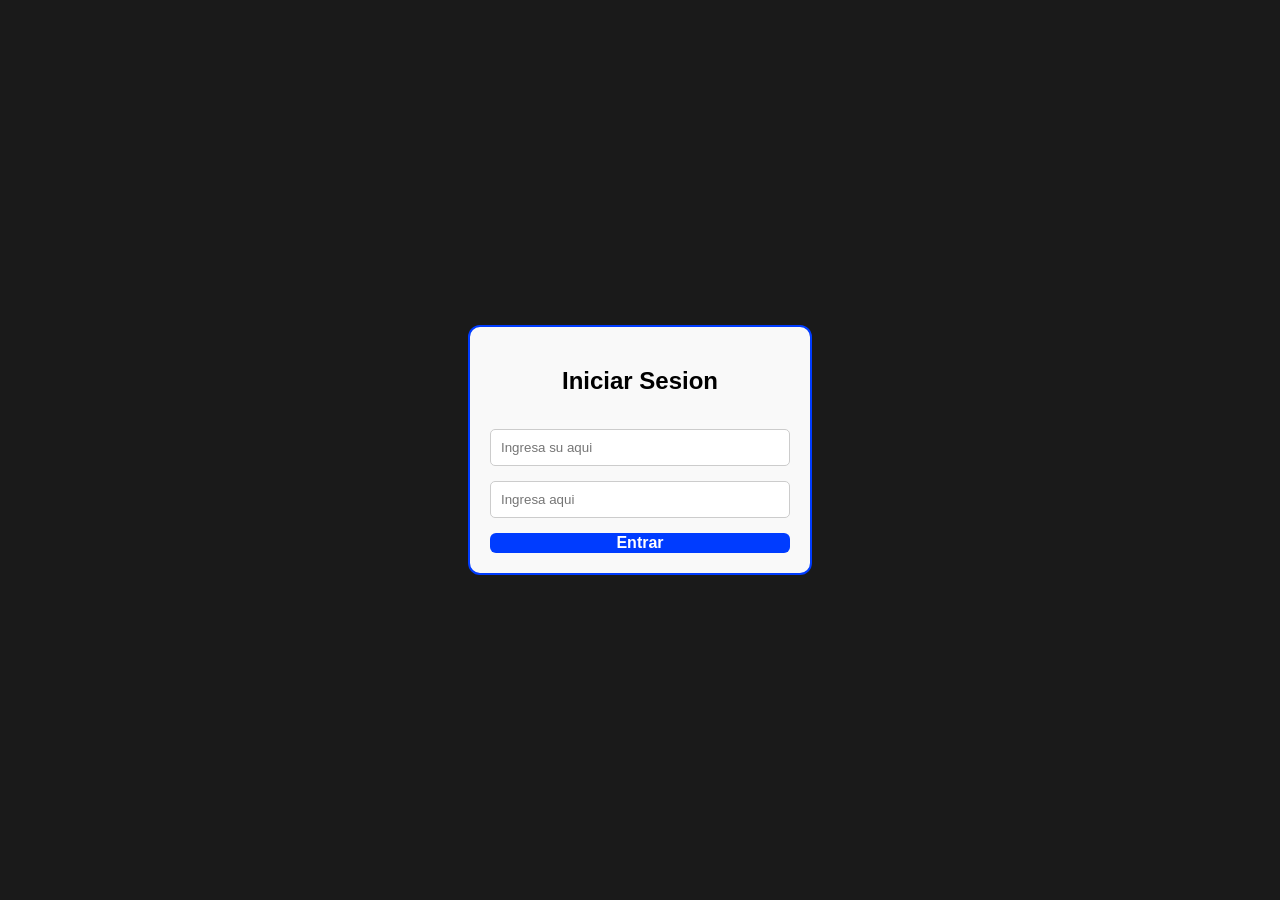
==== index.html @ 5ae81dff "Initial commit" ====
<!DOCTYPE html>
<html lang="es">
<head>
    <meta charset="UTF-8">
    <title>Login</title>
    <link rel="stylesheet" href="estilos.css">
</head>
<body>
    <div class="caja">
        <h2>Iniciar Sesion</h2>
        <input type="text" placeholder="Ingresa su aqui">       
        <input type="password" placeholder="Ingresa aqui">
        <button type="submit">Entrar</button>
    </div>    
</body>
</html>
---- estilos.css ----
body{
    margin: 0;   
    padding: 0;
    display: flex;
    justify-content: center;
    align-items: center;
    height: 100vh;
    background-color: #1a1a1a; /* Fondo oscuro */
    
}
.caja{
    border: 2px solid #003cff;
    border-radius: 10px;
    background-color: #f9f9f9;
    border-radius: 12px; 

    width: 300px;
    padding: 20px;
    margin: 20px auto;

    display: flex;
    flex-direction: column;
    gap: 15px;
}

.caja input{
    padding: 10px;
    border: 1px solid #ccc;
    border-radius: 5px;
}

.caja h2{
    text-align: center;
    font-family: Arial, Helvetica, sans-serif;
}

.caja button{
    background-color: #003cff;
    color: white;
    border-radius: 6px;
    border: none;
    font-size: 16px;
    font-weight: bold;
    
    
}
.caja button:hover{
    background-color: black;
}
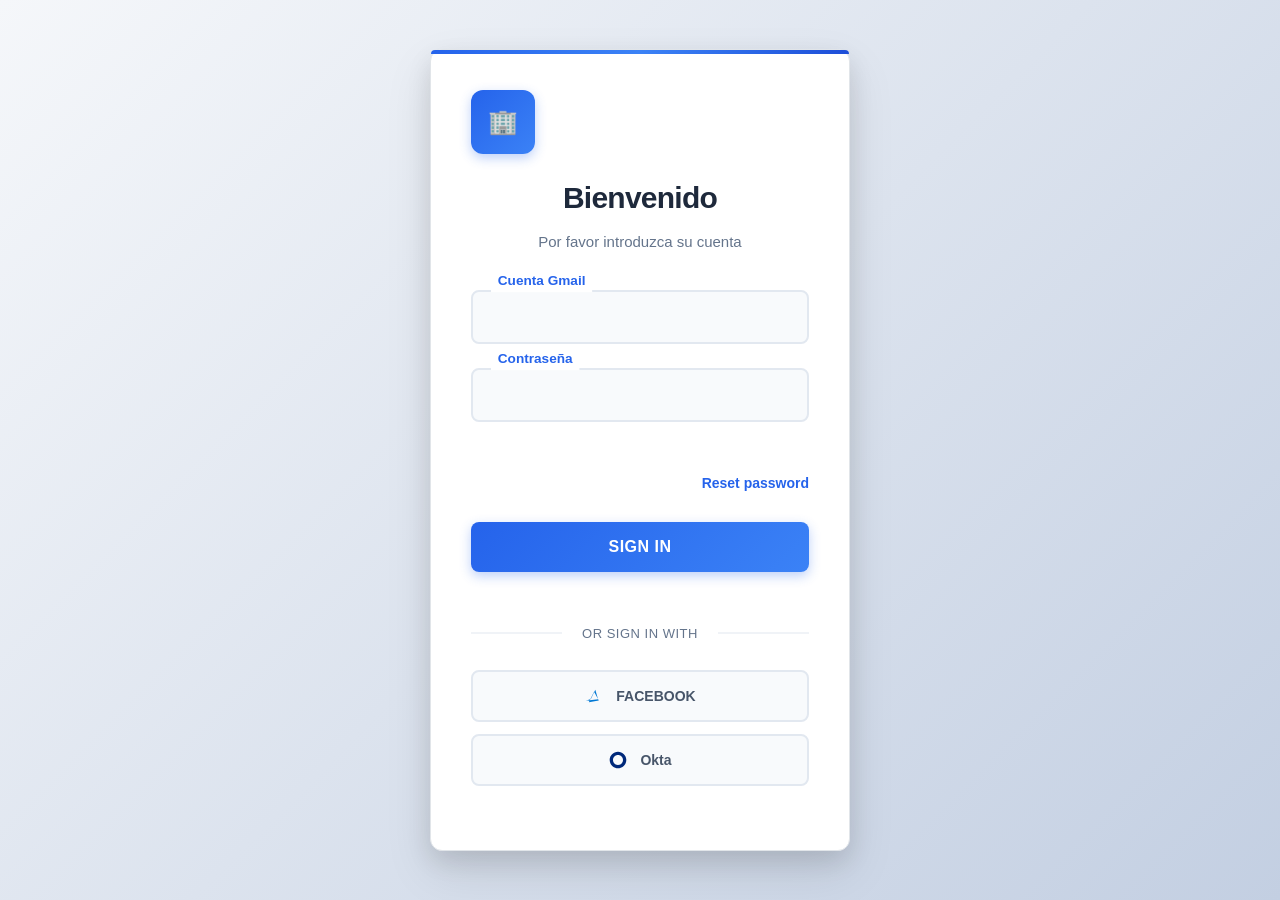
==== commit 2207faf5: "Redesign login page and overhaul styles Replace simple .caja layout with a complete, responsive corp" ====
--- a/index.html
+++ b/index.html
@@ -1,16 +1,73 @@
 <!DOCTYPE html>
-<html lang="es">
+<html lang="en">
 <head>
     <meta charset="UTF-8">
-    <title>Login</title>
+    <meta name="viewport" content="width=device-width, initial-scale=1.0">
+    <title>Corporate Login Form</title>
+    <link rel="icon" type="image/svg+xml" href="data:image/svg+xml,<svg xmlns='http://www.w3.org/2000/svg' viewBox='0 0 100 100'><circle cx='50' cy='50' r='48' fill='%236366f1'/><text x='50' y='68' font-size='60' text-anchor='middle' fill='white' font-family='system-ui,sans-serif'>L</text></svg>">
     <link rel="stylesheet" href="estilos.css">
 </head>
 <body>
-    <div class="caja">
-        <h2>Iniciar Sesion</h2>
-        <input type="text" placeholder="Ingresa su aqui">       
-        <input type="password" placeholder="Ingresa aqui">
-        <button type="submit">Entrar</button>
-    </div>    
+    <div class="login-container">
+        <div class="login-card">
+            <div class="login-header">
+                <div class="company-logo">
+                    <div class="logo-icon">🏢</div>
+                </div>
+                <h2>Bienvenido</h2>
+                <p>Por favor introduzca su cuenta</p>
+            </div>
+            
+            <form class="login-form" id="loginForm" >
+                <div class="form-group">
+                    <div class="input-wrapper">
+                        <input type="email" id="email" name="email">
+                        <label for="email">Cuenta Gmail</label>
+                        <span class="input-border"></span>
+                    </div>
+                </div>
+
+                <div class="form-group">
+                    <div class="input-wrapper password-wrapper">
+                        <input type="password" id="password" name="password" >
+                        <label for="password">Contraseña</label>
+                        <button type="button" class="password-toggle" id="passwordToggle" aria-label="Toggle password visibility">
+                            
+                        </button>
+                        <span class="input-border"></span>
+                    </div>
+                    <span class="error-message" id="passwordError"></span>
+                </div>
+
+                <div class="form-options">
+                    <div class="remember-wrapper">
+                    </div>
+                    <a href="#" class="forgot-password">Reset password</a>
+                </div>
+
+                <button type="submit" class="login-btn">
+                    <span class="btn-text">Sign In</span>
+                    <span class="btn-loader"></span>
+                </button>
+            </form>
+
+            <div class="divider">
+                <span>or sign in with</span>
+            </div>
+
+            <div class="sso-options">
+                <button type="button" class="sso-btn azure-btn">
+                    <span class="sso-icon azure-icon"></span>
+                    <span>FACEBOOK</span>
+                </button>
+                <button type="button" class="sso-btn okta-btn">
+                    <span class="sso-icon okta-icon"></span>
+                    <span>Okta</span>
+                </button>
+            </div>
+        </div>
+    </div>
+
+    
 </body>
 </html>
--- a/estilos.css
+++ b/estilos.css
@@ -1,50 +1,588 @@
-body{
-    margin: 0;   
+/* Corporate Login Form - Complete & Self-Contained */
+
+* {
+    margin: 0;
     padding: 0;
-    display: flex;
+    box-sizing: border-box;
+}
+
+body {
+    font-family: 'Segoe UI', Tahoma, Geneva, Verdana, sans-serif;
+    background: linear-gradient(135deg, #f5f7fa 0%, #c3cfe2 100%);
+    min-height: 100vh;
+    display: flex;
+    align-items: center;
     justify-content: center;
-    align-items: center;
-    height: 100vh;
-    background-color: #1a1a1a; /* Fondo oscuro */
-    
-}
-.caja{
-    border: 2px solid #003cff;
-    border-radius: 10px;
-    background-color: #f9f9f9;
-    border-radius: 12px; 
-
-    width: 300px;
     padding: 20px;
-    margin: 20px auto;
-
+    line-height: 1.6;
+}
+
+.login-container {
+    width: 100%;
+    max-width: 420px;
+}
+
+.login-card {
+    background: #ffffff;
+    border: 1px solid #e1e5e9;
+    border-radius: 12px;
+    padding: 40px;
+    box-shadow: 
+        0 10px 25px rgba(0, 0, 0, 0.1),
+        0 20px 48px rgba(0, 0, 0, 0.1);
+    position: relative;
+    transition: all 0.3s ease;
+}
+
+.login-card::before {
+    content: '';
+    position: absolute;
+    top: 0;
+    left: 0;
+    right: 0;
+    height: 4px;
+    background: linear-gradient(90deg, #2563eb, #3b82f6, #1d4ed8);
+    border-radius: 12px 12px 0 0;
+}
+
+.login-card:hover {
+    box-shadow: 
+        0 15px 35px rgba(0, 0, 0, 0.15),
+        0 25px 60px rgba(0, 0, 0, 0.1);
+    transform: translateY(-2px);
+}
+
+.login-header {
+    text-align: center;
+    margin-bottom: 36px;
+}
+
+.company-logo {
+    margin-bottom: 20px;
+}
+
+.logo-icon {
+    display: inline-block;
+    width: 64px;
+    height: 64px;
+    background: linear-gradient(135deg, #2563eb, #3b82f6);
+    border-radius: 12px;
+    display: flex;
+    align-items: center;
+    justify-content: center;
+    font-size: 24px;
+    color: white;
+    box-shadow: 0 4px 12px rgba(37, 99, 235, 0.3);
+}
+
+.login-header h2 {
+    color: #1e293b;
+    font-size: 1.875rem;
+    font-weight: 600;
+    margin-bottom: 8px;
+    letter-spacing: -0.025em;
+}
+
+.login-header p {
+    color: #64748b;
+    font-size: 15px;
+    font-weight: 400;
+}
+
+/* Form Group & Input Styles */
+.form-group {
+    margin-bottom: 24px;
+    position: relative;
+}
+
+.input-wrapper {
+    position: relative;
     display: flex;
     flex-direction: column;
-    gap: 15px;
-}
-
-.caja input{
-    padding: 10px;
-    border: 1px solid #ccc;
-    border-radius: 5px;
-}
-
-.caja h2{
+}
+
+.input-wrapper input {
+    background: #f8fafc;
+    border: 2px solid #e2e8f0;
+    border-radius: 8px;
+    padding: 16px 16px;
+    color: #1e293b;
+    font-size: 16px;
+    font-weight: 400;
+    transition: all 0.3s ease;
+    width: 100%;
+    outline: none;
+}
+
+.input-wrapper input:focus {
+    background: #ffffff;
+    border-color: #2563eb;
+    box-shadow: 0 0 0 3px rgba(37, 99, 235, 0.1);
+}
+
+.input-wrapper input:focus + label,
+.input-wrapper input:valid + label {
+    transform: translateY(-36px) translateX(4px) scale(0.85);
+    color: #2563eb;
+    font-weight: 600;
+    background: #ffffff;
+    padding: 0 8px;
+}
+
+.input-wrapper label {
+    position: absolute;
+    left: 16px;
+    top: 16px;
+    color: #64748b;
+    font-size: 16px;
+    font-weight: 500;
+    transition: all 0.3s ease;
+    pointer-events: none;
+    transform-origin: left top;
+}
+
+.input-border {
+    position: absolute;
+    bottom: 0;
+    left: 50%;
+    width: 0;
+    height: 2px;
+    background: linear-gradient(90deg, #2563eb, #3b82f6);
+    transition: all 0.3s ease;
+    transform: translateX(-50%);
+    border-radius: 2px;
+}
+
+.input-wrapper input:focus ~ .input-border {
+    width: 100%;
+}
+
+/* Password Toggle */
+.password-wrapper input {
+    padding-right: 50px;
+}
+
+.password-toggle {
+    position: absolute;
+    right: 16px;
+    top: 50%;
+    transform: translateY(-50%);
+    background: none;
+    border: none;
+    cursor: pointer;
+    padding: 8px;
+    color: #64748b;
+    transition: all 0.3s ease;
+    border-radius: 6px;
+    z-index: 2;
+}
+
+.password-toggle:hover {
+    color: #2563eb;
+    background: rgba(37, 99, 235, 0.1);
+}
+
+.toggle-icon {
+    display: block;
+    width: 18px;
+    height: 18px;
+    background-image: url("data:image/svg+xml,%3csvg xmlns='http://www.w3.org/2000/svg' fill='none' viewBox='0 0 24 24' stroke='%2364748b' stroke-width='1.5'%3e%3cpath stroke-linecap='round' stroke-linejoin='round' d='M15 12a3 3 0 11-6 0 3 3 0 016 0z'/%3e%3cpath stroke-linecap='round' stroke-linejoin='round' d='M2.458 12C3.732 7.943 7.523 5 12 5c4.478 0 8.268 2.943 9.542 7-1.274 4.057-5.064 7-9.542 7-4.477 0-8.268-2.943-9.542-7z'/%3e%3c/svg%3e");
+    background-size: contain;
+    background-repeat: no-repeat;
+    background-position: center;
+    transition: background-image 0.3s ease;
+}
+
+.password-toggle:hover .toggle-icon {
+    background-image: url("data:image/svg+xml,%3csvg xmlns='http://www.w3.org/2000/svg' fill='none' viewBox='0 0 24 24' stroke='%232563eb' stroke-width='1.5'%3e%3cpath stroke-linecap='round' stroke-linejoin='round' d='M15 12a3 3 0 11-6 0 3 3 0 016 0z'/%3e%3cpath stroke-linecap='round' stroke-linejoin='round' d='M2.458 12C3.732 7.943 7.523 5 12 5c4.478 0 8.268 2.943 9.542 7-1.274 4.057-5.064 7-9.542 7-4.477 0-8.268-2.943-9.542-7z'/%3e%3c/svg%3e");
+}
+
+.toggle-icon.show-password {
+    background-image: url("data:image/svg+xml,%3csvg xmlns='http://www.w3.org/2000/svg' fill='none' viewBox='0 0 24 24' stroke='%2364748b' stroke-width='1.5'%3e%3cpath stroke-linecap='round' stroke-linejoin='round' d='M3.98 8.223A10.477 10.477 0 001.934 12C3.226 16.338 7.244 19.5 12 19.5c.993 0 1.953-.138 2.863-.395M6.228 6.228A10.45 10.45 0 0112 4.5c4.756 0 8.773 3.162 10.065 7.498a10.523 10.523 0 01-4.293 5.774M6.228 6.228L3 3m3.228 3.228l3.65 3.65m7.894 7.894L21 21m-3.228-3.228l-3.65-3.65m0 0a3 3 0 11-4.243-4.243m4.242 4.242L9.88 9.88'/%3e%3c/svg%3e");
+}
+
+/* Form Options */
+.form-options {
+    display: flex;
+    justify-content: space-between;
+    align-items: center;
+    margin-bottom: 28px;
+    flex-wrap: wrap;
+    gap: 16px;
+}
+
+.remember-wrapper {
+    display: flex;
+    align-items: center;
+    gap: 10px;
+    cursor: pointer;
+}
+
+.remember-wrapper input[type="checkbox"] {
+    display: none;
+}
+
+.checkbox-custom {
+    width: 18px;
+    height: 18px;
+    border: 2px solid #cbd5e1;
+    border-radius: 4px;
+    display: flex;
+    align-items: center;
+    justify-content: center;
+    transition: all 0.3s ease;
+    flex-shrink: 0;
+    background: #ffffff;
+}
+
+.remember-wrapper input[type="checkbox"]:checked + .checkbox-label .checkbox-custom {
+    background: #2563eb;
+    border-color: #2563eb;
+    transform: scale(1.05);
+}
+
+.remember-wrapper input[type="checkbox"]:checked + .checkbox-label .checkbox-custom::after {
+    content: '✓';
+    color: white;
+    font-size: 12px;
+    font-weight: bold;
+}
+
+.checkbox-label {
+    color: #475569;
+    font-size: 14px;
+    font-weight: 500;
+    cursor: pointer;
+    user-select: none;
+    display: flex;
+    align-items: center;
+    gap: 10px;
+    transition: color 0.3s ease;
+}
+
+.remember-wrapper:hover .checkbox-label {
+    color: #2563eb;
+}
+
+.forgot-password {
+    color: #2563eb;
+    text-decoration: none;
+    font-size: 14px;
+    font-weight: 600;
+    transition: all 0.3s ease;
+    position: relative;
+}
+
+.forgot-password::after {
+    content: '';
+    position: absolute;
+    bottom: -2px;
+    left: 0;
+    width: 0;
+    height: 2px;
+    background: #2563eb;
+    transition: width 0.3s ease;
+}
+
+.forgot-password:hover::after {
+    width: 100%;
+}
+
+.forgot-password:hover {
+    color: #1d4ed8;
+}
+
+/* Login Button */
+.login-btn {
+    width: 100%;
+    background: linear-gradient(135deg, #2563eb 0%, #3b82f6 100%);
+    border: none;
+    border-radius: 8px;
+    padding: 16px 24px;
+    color: white;
+    font-size: 16px;
+    font-weight: 600;
+    cursor: pointer;
+    transition: all 0.3s ease;
+    position: relative;
+    margin-bottom: 24px;
+    text-transform: uppercase;
+    letter-spacing: 0.5px;
+    box-shadow: 0 4px 12px rgba(37, 99, 235, 0.3);
+}
+
+.login-btn:hover {
+    background: linear-gradient(135deg, #1d4ed8 0%, #2563eb 100%);
+    transform: translateY(-2px);
+    box-shadow: 0 8px 20px rgba(37, 99, 235, 0.4);
+}
+
+.login-btn:active {
+    transform: translateY(0);
+}
+
+/* Loading State */
+.login-btn.loading {
+    pointer-events: none;
+    background: #94a3b8;
+}
+
+.btn-text {
+    transition: opacity 0.3s ease;
+}
+
+.btn-loader {
+    position: absolute;
+    top: 50%;
+    left: 50%;
+    transform: translate(-50%, -50%);
+    width: 18px;
+    height: 18px;
+    border: 2px solid transparent;
+    border-top: 2px solid white;
+    border-radius: 50%;
+    opacity: 0;
+    animation: spin 1s linear infinite;
+    transition: opacity 0.3s ease;
+}
+
+.login-btn.loading .btn-text {
+    opacity: 0;
+}
+
+.login-btn.loading .btn-loader {
+    opacity: 1;
+}
+
+/* Divider */
+.divider {
     text-align: center;
-    font-family: Arial, Helvetica, sans-serif;
-}
-
-.caja button{
-    background-color: #003cff;
+    margin: 24px 0;
+    position: relative;
+}
+
+.divider::before {
+    content: '';
+    position: absolute;
+    top: 50%;
+    left: 0;
+    right: 0;
+    height: 1px;
+    background: #e2e8f0;
+    transform: translateY(-50%);
+}
+
+.divider span {
+    background: #ffffff;
+    color: #64748b;
+    padding: 0 20px;
+    font-size: 13px;
+    font-weight: 500;
+    text-transform: uppercase;
+    letter-spacing: 0.5px;
+    position: relative;
+    z-index: 1;
+}
+
+/* SSO Options */
+.sso-options {
+    display: flex;
+    flex-direction: column;
+    gap: 12px;
+    margin-bottom: 24px;
+}
+
+.sso-btn {
+    background: #f8fafc;
+    border: 2px solid #e2e8f0;
+    border-radius: 8px;
+    padding: 14px 20px;
+    color: #475569;
+    font-size: 14px;
+    font-weight: 600;
+    cursor: pointer;
+    transition: all 0.3s ease;
+    display: flex;
+    align-items: center;
+    justify-content: center;
+    gap: 12px;
+}
+
+.sso-btn:hover {
+    background: #ffffff;
+    border-color: #cbd5e1;
+    transform: translateY(-1px);
+    box-shadow: 0 4px 12px rgba(0, 0, 0, 0.1);
+}
+
+.sso-icon {
+    width: 20px;
+    height: 20px;
+    background-size: contain;
+    background-repeat: no-repeat;
+    background-position: center;
+}
+
+.azure-icon {
+    background-image: url("data:image/svg+xml,%3csvg xmlns='http://www.w3.org/2000/svg' viewBox='0 0 24 24'%3e%3cpath fill='%230078d4' d='M13.55 4.615L8.326 15.632 2.11 17.706l14.805-1.923L13.55 4.615zm4.234 12.83L5.813 19.389 12.095 6.85l5.689 10.595z'/%3e%3c/svg%3e");
+}
+
+.okta-icon {
+    background-image: url("data:image/svg+xml,%3csvg xmlns='http://www.w3.org/2000/svg' viewBox='0 0 24 24'%3e%3cpath fill='%2300297a' d='M12 2C6.477 2 2 6.477 2 12s4.477 10 10 10 10-4.477 10-10S17.523 2 12 2zm0 16c-3.314 0-6-2.686-6-6s2.686-6 6-6 6 2.686 6 6-2.686 6-6 6z'/%3e%3c/svg%3e");
+}
+
+/* Footer Links */
+.footer-links {
+    text-align: center;
+    padding-top: 20px;
+    border-top: 1px solid #e2e8f0;
+}
+
+.footer-link {
+    color: #64748b;
+    text-decoration: none;
+    font-size: 12px;
+    font-weight: 500;
+    transition: color 0.3s ease;
+}
+
+.footer-link:hover {
+    color: #2563eb;
+}
+
+.separator {
+    color: #cbd5e1;
+    margin: 0 8px;
+    font-size: 12px;
+}
+
+/* Error States */
+.error-message {
+    color: #dc2626;
+    font-size: 12px;
+    font-weight: 500;
+    margin-top: 6px;
+    margin-left: 4px;
+    opacity: 0;
+    transform: translateY(-10px);
+    transition: all 0.3s ease;
+    background: rgba(220, 38, 38, 0.05);
+    padding: 4px 8px;
+    border-radius: 4px;
+    border-left: 3px solid #dc2626;
+}
+
+.error-message.show {
+    opacity: 1;
+    transform: translateY(0);
+}
+
+.form-group.error .input-wrapper input {
+    border-color: #dc2626;
+    background: rgba(220, 38, 38, 0.05);
+    box-shadow: 0 0 0 3px rgba(220, 38, 38, 0.1);
+}
+
+/* Success Message */
+.success-message {
+    display: none;
+    text-align: center;
+    padding: 36px 20px;
+    opacity: 0;
+    transform: translateY(20px);
+    transition: all 0.5s ease;
+}
+
+.success-message.show {
+    display: block;
+    opacity: 1;
+    transform: translateY(0);
+}
+
+.success-icon {
+    width: 56px;
+    height: 56px;
+    background: linear-gradient(135deg, #059669, #10b981);
+    border-radius: 50%;
+    display: flex;
+    align-items: center;
+    justify-content: center;
+    font-size: 22px;
     color: white;
-    border-radius: 6px;
-    border: none;
-    font-size: 16px;
-    font-weight: bold;
-    
-    
-}
-.caja button:hover{
-    background-color: black;
-}
-
+    margin: 0 auto 20px;
+    box-shadow: 0 4px 12px rgba(5, 150, 105, 0.3);
+}
+
+.success-message h3 {
+    color: #1e293b;
+    font-size: 1.375rem;
+    font-weight: 600;
+    margin-bottom: 8px;
+}
+
+.success-message p {
+    color: #64748b;
+    font-size: 15px;
+}
+
+/* Animations */
+@keyframes spin {
+    0% { transform: translate(-50%, -50%) rotate(0deg); }
+    100% { transform: translate(-50%, -50%) rotate(360deg); }
+}
+
+/* Mobile Responsive */
+@media (max-width: 480px) {
+    body {
+        padding: 16px;
+    }
+    
+    .login-card {
+        padding: 28px;
+    }
+    
+    .login-header h2 {
+        font-size: 1.625rem;
+    }
+    
+    .company-logo {
+        margin-bottom: 16px;
+    }
+    
+    .logo-icon {
+        width: 56px;
+        height: 56px;
+        font-size: 20px;
+    }
+    
+    .form-options {
+        flex-direction: column;
+        align-items: flex-start;
+        gap: 16px;
+    }
+    
+    .sso-options {
+        gap: 10px;
+    }
+    
+    .footer-links {
+        font-size: 11px;
+    }
+}
+/* === Accessibility: keyboard focus indicators === */
+/* Restores visible focus rings for keyboard users without affecting mouse interaction. */
+:focus-visible {
+    outline: 2px solid currentColor;
+    outline-offset: 2px;
+    border-radius: 4px;
+}
+
+/* Reduced motion: respect user preference. Animations defined per form will tone down. */
+@media (prefers-reduced-motion: reduce) {
+    *, *::before, *::after {
+        animation-duration: 0.01ms !important;
+        animation-iteration-count: 1 !important;
+        transition-duration: 0.01ms !important;
+        scroll-behavior: auto !important;
+    }
+}
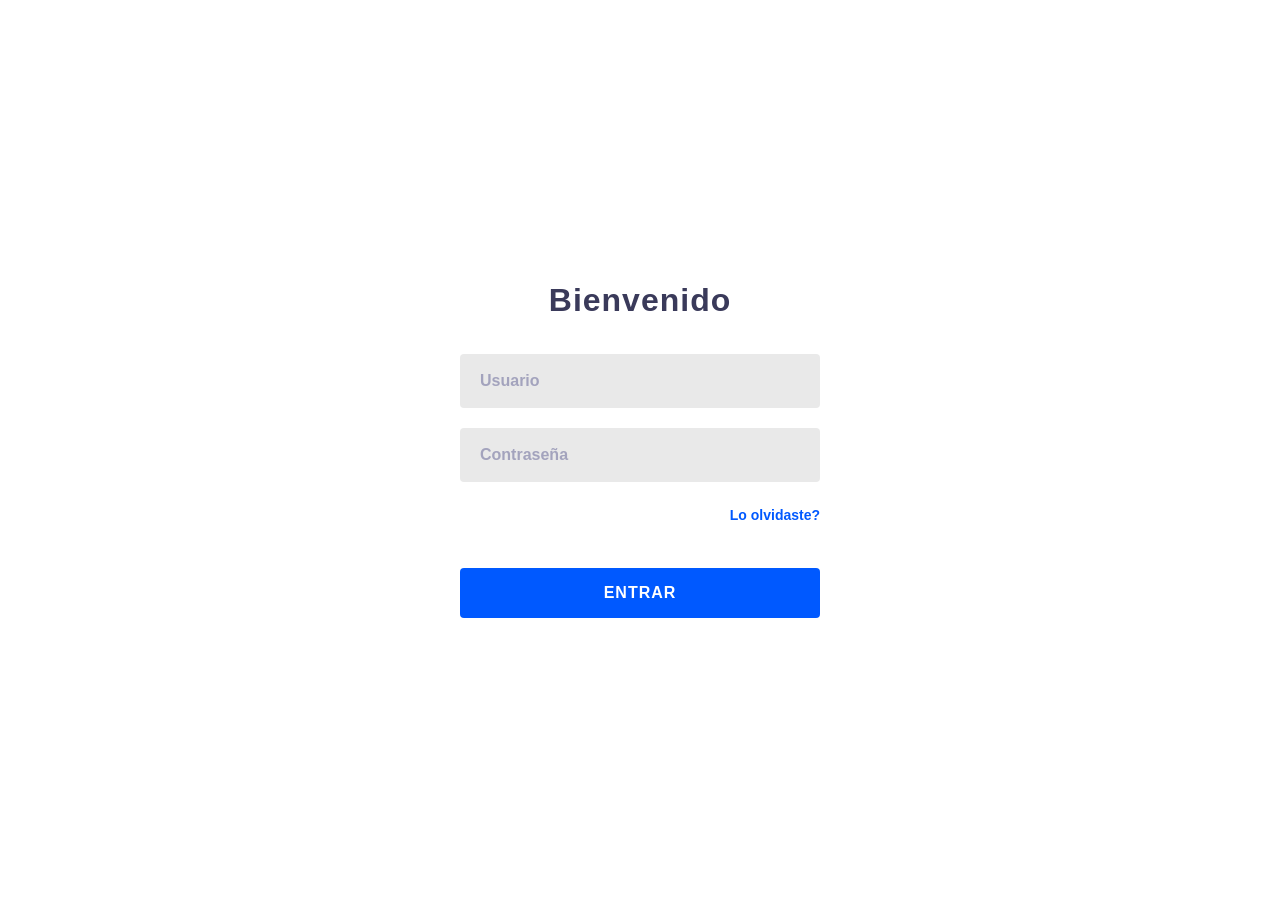
==== commit 32233bc6: "Simplify login UI and update styles Refactor HTML and CSS for a leaner login UI: introduce CSS varia" ====
--- a/index.html
+++ b/index.html
@@ -1,73 +1,35 @@
 <!DOCTYPE html>
-<html lang="en">
+<html lang="es">
 <head>
     <meta charset="UTF-8">
     <meta name="viewport" content="width=device-width, initial-scale=1.0">
-    <title>Corporate Login Form</title>
-    <link rel="icon" type="image/svg+xml" href="data:image/svg+xml,<svg xmlns='http://www.w3.org/2000/svg' viewBox='0 0 100 100'><circle cx='50' cy='50' r='48' fill='%236366f1'/><text x='50' y='68' font-size='60' text-anchor='middle' fill='white' font-family='system-ui,sans-serif'>L</text></svg>">
+    <title>Login Simple</title>
     <link rel="stylesheet" href="estilos.css">
 </head>
 <body>
-    <div class="login-container">
-        <div class="login-card">
-            <div class="login-header">
-                <div class="company-logo">
-                    <div class="logo-icon">🏢</div>
-                </div>
-                <h2>Bienvenido</h2>
-                <p>Por favor introduzca su cuenta</p>
-            </div>
-            
-            <form class="login-form" id="loginForm" >
-                <div class="form-group">
-                    <div class="input-wrapper">
-                        <input type="email" id="email" name="email">
-                        <label for="email">Cuenta Gmail</label>
-                        <span class="input-border"></span>
-                    </div>
-                </div>
 
-                <div class="form-group">
-                    <div class="input-wrapper password-wrapper">
-                        <input type="password" id="password" name="password" >
-                        <label for="password">Contraseña</label>
-                        <button type="button" class="password-toggle" id="passwordToggle" aria-label="Toggle password visibility">
-                            
-                        </button>
-                        <span class="input-border"></span>
-                    </div>
-                    <span class="error-message" id="passwordError"></span>
-                </div>
+    <div class="login-tarjeta">
+        <h1>Bienvenido</h1>
 
-                <div class="form-options">
-                    <div class="remember-wrapper">
-                    </div>
-                    <a href="#" class="forgot-password">Reset password</a>
-                </div>
-
-                <button type="submit" class="login-btn">
-                    <span class="btn-text">Sign In</span>
-                    <span class="btn-loader"></span>
-                </button>
-            </form>
-
-            <div class="divider">
-                <span>or sign in with</span>
+        <form class="login-form">
+            <div class="input-group">
+                <input type="text" placeholder="Usuario">
             </div>
 
-            <div class="sso-options">
-                <button type="button" class="sso-btn azure-btn">
-                    <span class="sso-icon azure-icon"></span>
-                    <span>FACEBOOK</span>
-                </button>
-                <button type="button" class="sso-btn okta-btn">
-                    <span class="sso-icon okta-icon"></span>
-                    <span>Okta</span>
-                </button>
+            <div class="input-group">
+                <input type="password" placeholder="Contraseña">
             </div>
-        </div>
+
+            <div class="form-options">
+                <label class="remember-me">
+                    
+                </label>
+                <a href="#" class="forgot-link">Lo olvidaste?</a>
+            </div>
+
+            <button type="submit" class="btn-login">ENTRAR</button>
+        </form>
     </div>
 
-    
 </body>
 </html>
--- a/estilos.css
+++ b/estilos.css
@@ -1,588 +1,169 @@
-/* Corporate Login Form - Complete & Self-Contained */
+/* Paleta de colores basada exactamente en tu nueva imagen */
+:root {
+    --primary-purple: #0059ff;
+    --primer-hover: #001b4d;
+    --text-dark: #3a3a5a;
+    --text-muted: #a3a3bd;
+    --input-fondo: #e9e9e9;
+    --fondo: #ffffff; /* Puedes cambiar el fondo de la página si quieres */
+}
 
 * {
+    box-sizing: border-box;
     margin: 0;
     padding: 0;
-    box-sizing: border-box;
+    font-family: 'Arial', sans-serif;
 }
 
 body {
-    font-family: 'Segoe UI', Tahoma, Geneva, Verdana, sans-serif;
-    background: linear-gradient(135deg, #f5f7fa 0%, #c3cfe2 100%);
+    background-color: var(--fondo);
+    display: flex;
+    justify-content: center;
+    align-items: center;
     min-height: 100vh;
-    display: flex;
-    align-items: center;
-    justify-content: center;
     padding: 20px;
-    line-height: 1.6;
 }
 
-.login-container {
+/* Contenedor Principal (Tarjeta invisible o sutil) */
+.login-tarjeta {
     width: 100%;
-    max-width: 420px;
+    max-width: 400px;
+    padding: 20px;
+    text-align: center;
 }
 
-.login-card {
-    background: #ffffff;
-    border: 1px solid #e1e5e9;
-    border-radius: 12px;
-    padding: 40px;
-    box-shadow: 
-        0 10px 25px rgba(0, 0, 0, 0.1),
-        0 20px 48px rgba(0, 0, 0, 0.1);
-    position: relative;
-    transition: all 0.3s ease;
+/* Título Principal */
+h1 {
+    color: var(--text-dark);
+    font-size: 32px;
+    font-weight: 800;
+    letter-spacing: 1px;
+    margin-bottom: 35px;
 }
 
-.login-card::before {
-    content: '';
-    position: absolute;
-    top: 0;
-    left: 0;
-    right: 0;
-    height: 4px;
-    background: linear-gradient(90deg, #2563eb, #3b82f6, #1d4ed8);
-    border-radius: 12px 12px 0 0;
+/* Formulario */
+.login-form {
+    display: flex;
+    flex-direction: column;
+    gap: 20px;
 }
 
-.login-card:hover {
-    box-shadow: 
-        0 15px 35px rgba(0, 0, 0, 0.15),
-        0 25px 60px rgba(0, 0, 0, 0.1);
-    transform: translateY(-2px);
+/* Campos de Texto (Bloques Grises) */
+.input-group input {
+    width: 100%;
+    background-color: var(--input-fondo);
+    border: none;
+    border-radius: 4px;
+    padding: 18px 20px;
+    font-size: 16px;
+    font-weight: bold;
+    color: var(--text-dark);
+    outline: none;
+    transition: background-color 0.2s;
 }
 
-.login-header {
-    text-align: center;
-    margin-bottom: 36px;
+/* Color del texto de ayuda (Placeholder) */
+.input-group input::placeholder {
+    color: var(--text-muted);
+    font-weight: bold;
 }
 
-.company-logo {
-    margin-bottom: 20px;
+.input-group input:focus {
+    background-color: #e0e0e0; /* Un gris un pelín más oscuro al hacer clic */
 }
 
-.logo-icon {
-    display: inline-block;
-    width: 64px;
-    height: 64px;
-    background: linear-gradient(135deg, #2563eb, #3b82f6);
-    border-radius: 12px;
-    display: flex;
-    align-items: center;
-    justify-content: center;
-    font-size: 24px;
-    color: white;
-    box-shadow: 0 4px 12px rgba(37, 99, 235, 0.3);
-}
-
-.login-header h2 {
-    color: #1e293b;
-    font-size: 1.875rem;
-    font-weight: 600;
-    margin-bottom: 8px;
-    letter-spacing: -0.025em;
-}
-
-.login-header p {
-    color: #64748b;
-    font-size: 15px;
-    font-weight: 400;
-}
-
-/* Form Group & Input Styles */
-.form-group {
-    margin-bottom: 24px;
-    position: relative;
-}
-
-.input-wrapper {
-    position: relative;
-    display: flex;
-    flex-direction: column;
-}
-
-.input-wrapper input {
-    background: #f8fafc;
-    border: 2px solid #e2e8f0;
-    border-radius: 8px;
-    padding: 16px 16px;
-    color: #1e293b;
-    font-size: 16px;
-    font-weight: 400;
-    transition: all 0.3s ease;
-    width: 100%;
-    outline: none;
-}
-
-.input-wrapper input:focus {
-    background: #ffffff;
-    border-color: #2563eb;
-    box-shadow: 0 0 0 3px rgba(37, 99, 235, 0.1);
-}
-
-.input-wrapper input:focus + label,
-.input-wrapper input:valid + label {
-    transform: translateY(-36px) translateX(4px) scale(0.85);
-    color: #2563eb;
-    font-weight: 600;
-    background: #ffffff;
-    padding: 0 8px;
-}
-
-.input-wrapper label {
-    position: absolute;
-    left: 16px;
-    top: 16px;
-    color: #64748b;
-    font-size: 16px;
-    font-weight: 500;
-    transition: all 0.3s ease;
-    pointer-events: none;
-    transform-origin: left top;
-}
-
-.input-border {
-    position: absolute;
-    bottom: 0;
-    left: 50%;
-    width: 0;
-    height: 2px;
-    background: linear-gradient(90deg, #2563eb, #3b82f6);
-    transition: all 0.3s ease;
-    transform: translateX(-50%);
-    border-radius: 2px;
-}
-
-.input-wrapper input:focus ~ .input-border {
-    width: 100%;
-}
-
-/* Password Toggle */
-.password-wrapper input {
-    padding-right: 50px;
-}
-
-.password-toggle {
-    position: absolute;
-    right: 16px;
-    top: 50%;
-    transform: translateY(-50%);
-    background: none;
-    border: none;
-    cursor: pointer;
-    padding: 8px;
-    color: #64748b;
-    transition: all 0.3s ease;
-    border-radius: 6px;
-    z-index: 2;
-}
-
-.password-toggle:hover {
-    color: #2563eb;
-    background: rgba(37, 99, 235, 0.1);
-}
-
-.toggle-icon {
-    display: block;
-    width: 18px;
-    height: 18px;
-    background-image: url("data:image/svg+xml,%3csvg xmlns='http://www.w3.org/2000/svg' fill='none' viewBox='0 0 24 24' stroke='%2364748b' stroke-width='1.5'%3e%3cpath stroke-linecap='round' stroke-linejoin='round' d='M15 12a3 3 0 11-6 0 3 3 0 016 0z'/%3e%3cpath stroke-linecap='round' stroke-linejoin='round' d='M2.458 12C3.732 7.943 7.523 5 12 5c4.478 0 8.268 2.943 9.542 7-1.274 4.057-5.064 7-9.542 7-4.477 0-8.268-2.943-9.542-7z'/%3e%3c/svg%3e");
-    background-size: contain;
-    background-repeat: no-repeat;
-    background-position: center;
-    transition: background-image 0.3s ease;
-}
-
-.password-toggle:hover .toggle-icon {
-    background-image: url("data:image/svg+xml,%3csvg xmlns='http://www.w3.org/2000/svg' fill='none' viewBox='0 0 24 24' stroke='%232563eb' stroke-width='1.5'%3e%3cpath stroke-linecap='round' stroke-linejoin='round' d='M15 12a3 3 0 11-6 0 3 3 0 016 0z'/%3e%3cpath stroke-linecap='round' stroke-linejoin='round' d='M2.458 12C3.732 7.943 7.523 5 12 5c4.478 0 8.268 2.943 9.542 7-1.274 4.057-5.064 7-9.542 7-4.477 0-8.268-2.943-9.542-7z'/%3e%3c/svg%3e");
-}
-
-.toggle-icon.show-password {
-    background-image: url("data:image/svg+xml,%3csvg xmlns='http://www.w3.org/2000/svg' fill='none' viewBox='0 0 24 24' stroke='%2364748b' stroke-width='1.5'%3e%3cpath stroke-linecap='round' stroke-linejoin='round' d='M3.98 8.223A10.477 10.477 0 001.934 12C3.226 16.338 7.244 19.5 12 19.5c.993 0 1.953-.138 2.863-.395M6.228 6.228A10.45 10.45 0 0112 4.5c4.756 0 8.773 3.162 10.065 7.498a10.523 10.523 0 01-4.293 5.774M6.228 6.228L3 3m3.228 3.228l3.65 3.65m7.894 7.894L21 21m-3.228-3.228l-3.65-3.65m0 0a3 3 0 11-4.243-4.243m4.242 4.242L9.88 9.88'/%3e%3c/svg%3e");
-}
-
-/* Form Options */
+/* Fila de Opciones: Distribuye espacio entre el checkbox y el link */
 .form-options {
     display: flex;
     justify-content: space-between;
     align-items: center;
-    margin-bottom: 28px;
-    flex-wrap: wrap;
-    gap: 16px;
+    font-size: 14px;
+    font-weight: bold;
+    margin-top: 5px;
+    margin-bottom: 15px;
 }
 
-.remember-wrapper {
+/* Checkbox Personalizado */
+.remember-me {
     display: flex;
     align-items: center;
-    gap: 10px;
+    color: var(--text-muted);
     cursor: pointer;
+    user-select: none;
+    gap: 8px;
 }
 
-.remember-wrapper input[type="checkbox"] {
-    display: none;
+/* Ocultamos el checkbox feo por defecto del navegador */
+.remember-me input {
+    position: absolute;
+    opacity: 0;
+    cursor: pointer;
+    height: 0;
+    width: 0;
 }
 
-.checkbox-custom {
+/* Creamos nuestra propia caja de check morada */
+.custom-checkbox {
     width: 18px;
     height: 18px;
-    border: 2px solid #cbd5e1;
+    border: 2px solid var(--primary-purple);
     border-radius: 4px;
-    display: flex;
-    align-items: center;
-    justify-content: center;
-    transition: all 0.3s ease;
-    flex-shrink: 0;
-    background: #ffffff;
-}
-
-.remember-wrapper input[type="checkbox"]:checked + .checkbox-label .checkbox-custom {
-    background: #2563eb;
-    border-color: #2563eb;
-    transform: scale(1.05);
-}
-
-.remember-wrapper input[type="checkbox"]:checked + .checkbox-label .checkbox-custom::after {
-    content: '✓';
-    color: white;
-    font-size: 12px;
-    font-weight: bold;
-}
-
-.checkbox-label {
-    color: #475569;
-    font-size: 14px;
-    font-weight: 500;
-    cursor: pointer;
-    user-select: none;
-    display: flex;
-    align-items: center;
-    gap: 10px;
-    transition: color 0.3s ease;
-}
-
-.remember-wrapper:hover .checkbox-label {
-    color: #2563eb;
-}
-
-.forgot-password {
-    color: #2563eb;
-    text-decoration: none;
-    font-size: 14px;
-    font-weight: 600;
-    transition: all 0.3s ease;
+    display: inline-block;
     position: relative;
 }
 
-.forgot-password::after {
-    content: '';
-    position: absolute;
-    bottom: -2px;
-    left: 0;
-    width: 0;
-    height: 2px;
-    background: #2563eb;
-    transition: width 0.3s ease;
+/* Cuando está seleccionado, se rellena o muestra el gancho (aquí le pondremos un fondo sutil o check) */
+.remember-me input:checked ~ .custom-checkbox {
+    background-color: var(--primary-purple);
 }
 
-.forgot-password:hover::after {
-    width: 100%;
+/* El ganchito blanco dentro del checkbox */
+.custom-checkbox::after {
+    content: "";
+    position: absolute;
+    display: none;
+    left: 5px;
+    top: 2px;
+    width: 4px;
+    height: 8px;
+    border: solid white;
+    border-width: 0 2px 2px 0;
+    transform: rotate(45deg);
 }
 
-.forgot-password:hover {
-    color: #1d4ed8;
+.remember-me input:checked ~ .custom-checkbox::after {
+    display: block;
 }
 
-/* Login Button */
-.login-btn {
-    width: 100%;
-    background: linear-gradient(135deg, #2563eb 0%, #3b82f6 100%);
-    border: none;
-    border-radius: 8px;
-    padding: 16px 24px;
-    color: white;
-    font-size: 16px;
-    font-weight: 600;
-    cursor: pointer;
-    transition: all 0.3s ease;
-    position: relative;
-    margin-bottom: 24px;
-    text-transform: uppercase;
-    letter-spacing: 0.5px;
-    box-shadow: 0 4px 12px rgba(37, 99, 235, 0.3);
+/* Enlace "Forgot?" */
+.forgot-link {
+    color: var(--primary-purple);
+    text-decoration: none;
 }
 
-.login-btn:hover {
-    background: linear-gradient(135deg, #1d4ed8 0%, #2563eb 100%);
-    transform: translateY(-2px);
-    box-shadow: 0 8px 20px rgba(37, 99, 235, 0.4);
+.forgot-link:hover {
+    text-decoration: underline;
 }
 
-.login-btn:active {
-    transform: translateY(0);
+/* Botón de Login Morado */
+.btn-login {
+    background-color: var(--primary-purple);
+    color: white;
+    border: none;
+    border-radius: 4px;
+    padding: 16px;
+    font-size: 16px;
+    font-weight: bold;
+    letter-spacing: 1px;
+    cursor: pointer;
+    transition: background-color 0.2s, transform 0.1s;
+    margin-top: 10px;
 }
 
-/* Loading State */
-.login-btn.loading {
-    pointer-events: none;
-    background: #94a3b8;
+.btn-login:hover {
+    background-color: var(--primer-hover);
 }
 
-.btn-text {
-    transition: opacity 0.3s ease;
-}
-
-.btn-loader {
-    position: absolute;
-    top: 50%;
-    left: 50%;
-    transform: translate(-50%, -50%);
-    width: 18px;
-    height: 18px;
-    border: 2px solid transparent;
-    border-top: 2px solid white;
-    border-radius: 50%;
-    opacity: 0;
-    animation: spin 1s linear infinite;
-    transition: opacity 0.3s ease;
-}
-
-.login-btn.loading .btn-text {
-    opacity: 0;
-}
-
-.login-btn.loading .btn-loader {
-    opacity: 1;
-}
-
-/* Divider */
-.divider {
-    text-align: center;
-    margin: 24px 0;
-    position: relative;
-}
-
-.divider::before {
-    content: '';
-    position: absolute;
-    top: 50%;
-    left: 0;
-    right: 0;
-    height: 1px;
-    background: #e2e8f0;
-    transform: translateY(-50%);
-}
-
-.divider span {
-    background: #ffffff;
-    color: #64748b;
-    padding: 0 20px;
-    font-size: 13px;
-    font-weight: 500;
-    text-transform: uppercase;
-    letter-spacing: 0.5px;
-    position: relative;
-    z-index: 1;
-}
-
-/* SSO Options */
-.sso-options {
-    display: flex;
-    flex-direction: column;
-    gap: 12px;
-    margin-bottom: 24px;
-}
-
-.sso-btn {
-    background: #f8fafc;
-    border: 2px solid #e2e8f0;
-    border-radius: 8px;
-    padding: 14px 20px;
-    color: #475569;
-    font-size: 14px;
-    font-weight: 600;
-    cursor: pointer;
-    transition: all 0.3s ease;
-    display: flex;
-    align-items: center;
-    justify-content: center;
-    gap: 12px;
-}
-
-.sso-btn:hover {
-    background: #ffffff;
-    border-color: #cbd5e1;
-    transform: translateY(-1px);
-    box-shadow: 0 4px 12px rgba(0, 0, 0, 0.1);
-}
-
-.sso-icon {
-    width: 20px;
-    height: 20px;
-    background-size: contain;
-    background-repeat: no-repeat;
-    background-position: center;
-}
-
-.azure-icon {
-    background-image: url("data:image/svg+xml,%3csvg xmlns='http://www.w3.org/2000/svg' viewBox='0 0 24 24'%3e%3cpath fill='%230078d4' d='M13.55 4.615L8.326 15.632 2.11 17.706l14.805-1.923L13.55 4.615zm4.234 12.83L5.813 19.389 12.095 6.85l5.689 10.595z'/%3e%3c/svg%3e");
-}
-
-.okta-icon {
-    background-image: url("data:image/svg+xml,%3csvg xmlns='http://www.w3.org/2000/svg' viewBox='0 0 24 24'%3e%3cpath fill='%2300297a' d='M12 2C6.477 2 2 6.477 2 12s4.477 10 10 10 10-4.477 10-10S17.523 2 12 2zm0 16c-3.314 0-6-2.686-6-6s2.686-6 6-6 6 2.686 6 6-2.686 6-6 6z'/%3e%3c/svg%3e");
-}
-
-/* Footer Links */
-.footer-links {
-    text-align: center;
-    padding-top: 20px;
-    border-top: 1px solid #e2e8f0;
-}
-
-.footer-link {
-    color: #64748b;
-    text-decoration: none;
-    font-size: 12px;
-    font-weight: 500;
-    transition: color 0.3s ease;
-}
-
-.footer-link:hover {
-    color: #2563eb;
-}
-
-.separator {
-    color: #cbd5e1;
-    margin: 0 8px;
-    font-size: 12px;
-}
-
-/* Error States */
-.error-message {
-    color: #dc2626;
-    font-size: 12px;
-    font-weight: 500;
-    margin-top: 6px;
-    margin-left: 4px;
-    opacity: 0;
-    transform: translateY(-10px);
-    transition: all 0.3s ease;
-    background: rgba(220, 38, 38, 0.05);
-    padding: 4px 8px;
-    border-radius: 4px;
-    border-left: 3px solid #dc2626;
-}
-
-.error-message.show {
-    opacity: 1;
-    transform: translateY(0);
-}
-
-.form-group.error .input-wrapper input {
-    border-color: #dc2626;
-    background: rgba(220, 38, 38, 0.05);
-    box-shadow: 0 0 0 3px rgba(220, 38, 38, 0.1);
-}
-
-/* Success Message */
-.success-message {
-    display: none;
-    text-align: center;
-    padding: 36px 20px;
-    opacity: 0;
-    transform: translateY(20px);
-    transition: all 0.5s ease;
-}
-
-.success-message.show {
-    display: block;
-    opacity: 1;
-    transform: translateY(0);
-}
-
-.success-icon {
-    width: 56px;
-    height: 56px;
-    background: linear-gradient(135deg, #059669, #10b981);
-    border-radius: 50%;
-    display: flex;
-    align-items: center;
-    justify-content: center;
-    font-size: 22px;
-    color: white;
-    margin: 0 auto 20px;
-    box-shadow: 0 4px 12px rgba(5, 150, 105, 0.3);
-}
-
-.success-message h3 {
-    color: #1e293b;
-    font-size: 1.375rem;
-    font-weight: 600;
-    margin-bottom: 8px;
-}
-
-.success-message p {
-    color: #64748b;
-    font-size: 15px;
-}
-
-/* Animations */
-@keyframes spin {
-    0% { transform: translate(-50%, -50%) rotate(0deg); }
-    100% { transform: translate(-50%, -50%) rotate(360deg); }
-}
-
-/* Mobile Responsive */
-@media (max-width: 480px) {
-    body {
-        padding: 16px;
-    }
-    
-    .login-card {
-        padding: 28px;
-    }
-    
-    .login-header h2 {
-        font-size: 1.625rem;
-    }
-    
-    .company-logo {
-        margin-bottom: 16px;
-    }
-    
-    .logo-icon {
-        width: 56px;
-        height: 56px;
-        font-size: 20px;
-    }
-    
-    .form-options {
-        flex-direction: column;
-        align-items: flex-start;
-        gap: 16px;
-    }
-    
-    .sso-options {
-        gap: 10px;
-    }
-    
-    .footer-links {
-        font-size: 11px;
-    }
-}
-/* === Accessibility: keyboard focus indicators === */
-/* Restores visible focus rings for keyboard users without affecting mouse interaction. */
-:focus-visible {
-    outline: 2px solid currentColor;
-    outline-offset: 2px;
-    border-radius: 4px;
-}
-
-/* Reduced motion: respect user preference. Animations defined per form will tone down. */
-@media (prefers-reduced-motion: reduce) {
-    *, *::before, *::after {
-        animation-duration: 0.01ms !important;
-        animation-iteration-count: 1 !important;
-        transition-duration: 0.01ms !important;
-        scroll-behavior: auto !important;
-    }
+.btn-login:active {
+    transform: scale(0.99);
 }
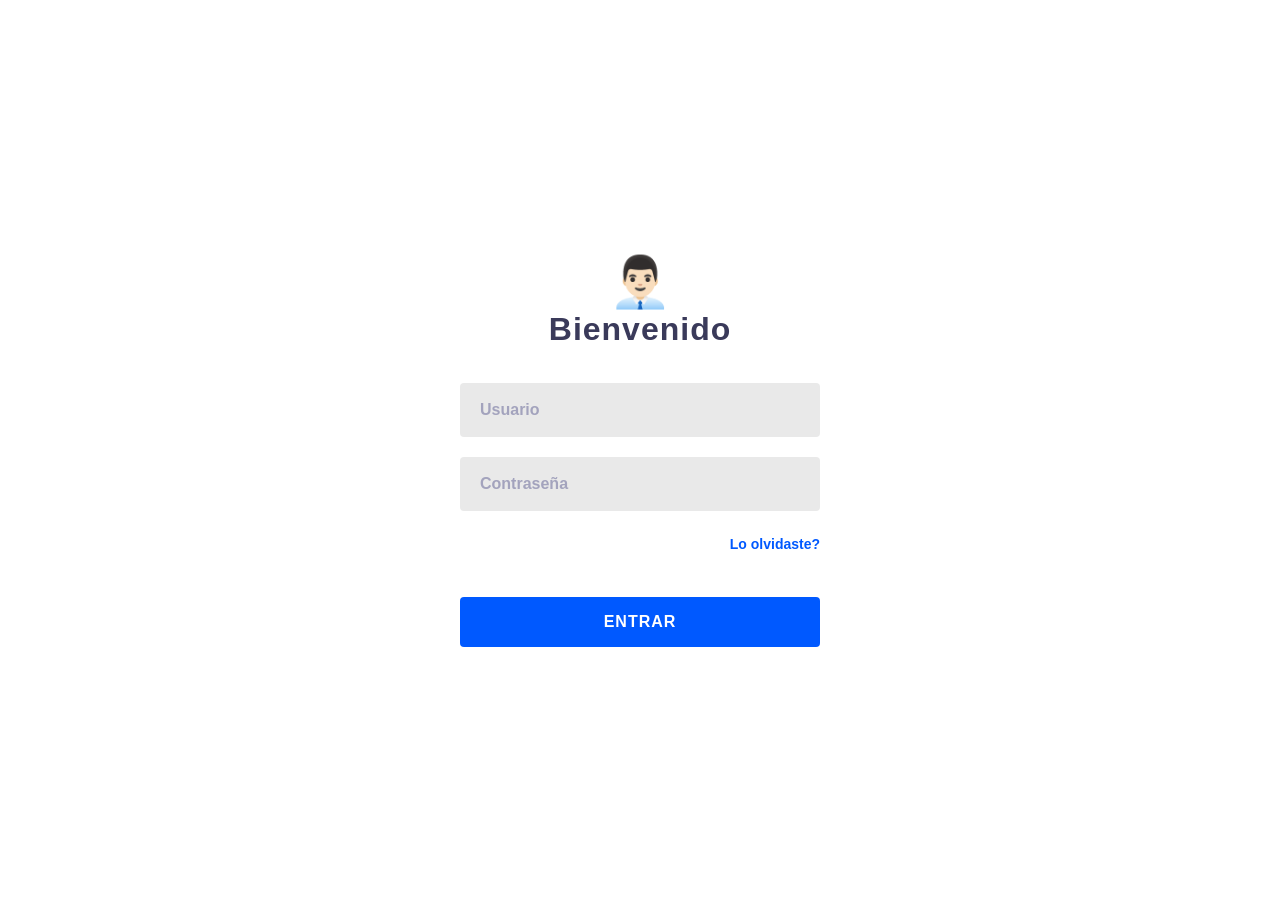
==== commit dd58f154: "Add emoji avatar and size it in login card Insert a paragraph containing an emoji inside the .login-" ====
--- a/index.html
+++ b/index.html
@@ -3,12 +3,13 @@
 <head>
     <meta charset="UTF-8">
     <meta name="viewport" content="width=device-width, initial-scale=1.0">
-    <title>Login Simple</title>
+    <title>Login</title>
     <link rel="stylesheet" href="estilos.css">
 </head>
 <body>
 
     <div class="login-tarjeta">
+         <p>👨🏻‍💼</p>
         <h1>Bienvenido</h1>
 
         <form class="login-form">
--- a/estilos.css
+++ b/estilos.css
@@ -30,6 +30,9 @@
     max-width: 400px;
     padding: 20px;
     text-align: center;
+}
+.login-tarjeta p{
+    font-size: 50px;
 }
 
 /* Título Principal */
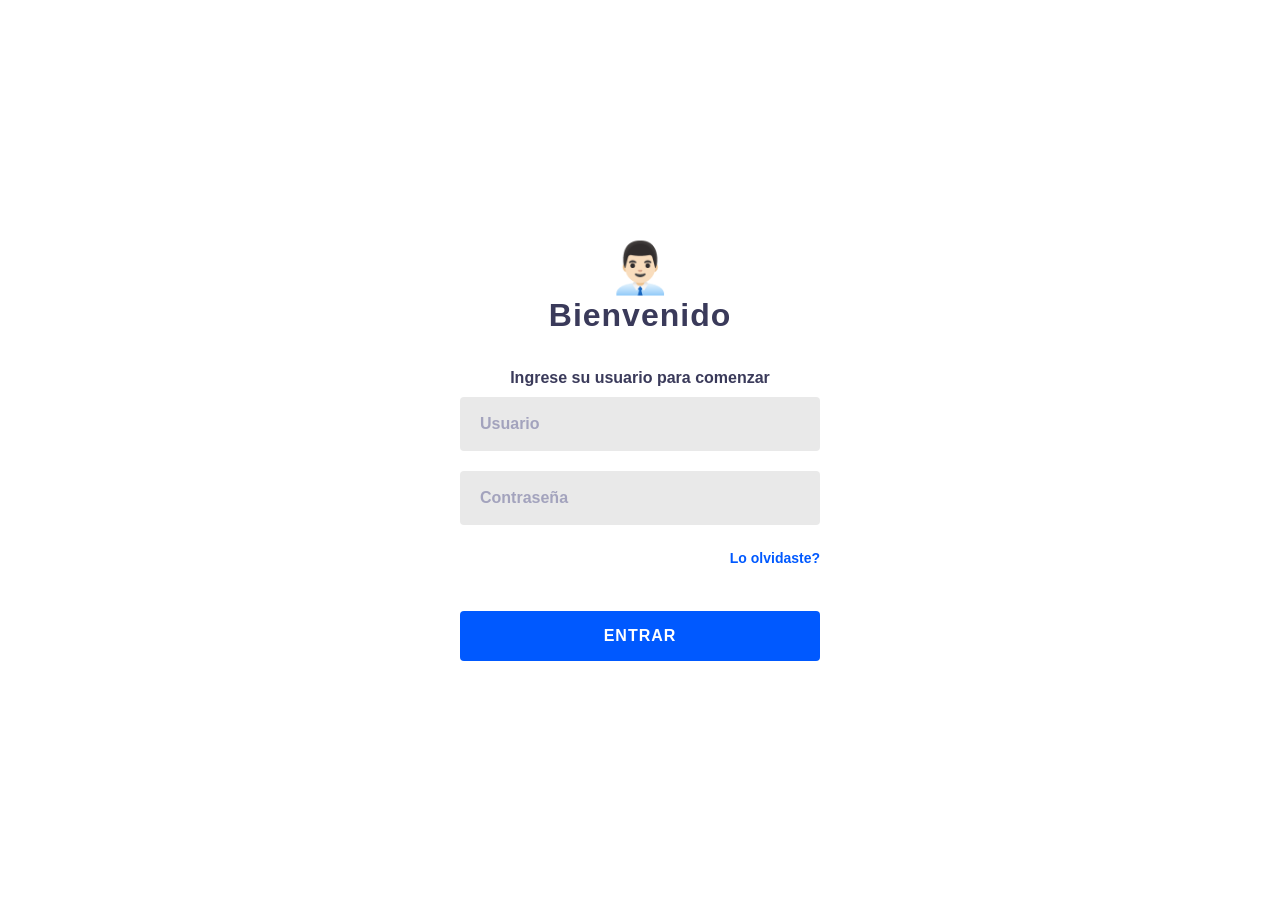
==== commit 4b96dbd0: "Add subtitle prompt to login card Insert an h4 prompt ('Ingrese su usuario para comenzar') into the " ====
--- a/index.html
+++ b/index.html
@@ -11,6 +11,7 @@
     <div class="login-tarjeta">
          <p>👨🏻‍💼</p>
         <h1>Bienvenido</h1>
+        <h4>Ingrese su usuario para comenzar</h4>
 
         <form class="login-form">
             <div class="input-group">
--- a/estilos.css
+++ b/estilos.css
@@ -33,6 +33,10 @@
 }
 .login-tarjeta p{
     font-size: 50px;
+}
+.login-tarjeta h4{
+    margin-bottom: 10px;
+    color: var(--text-dark);
 }
 
 /* Título Principal */
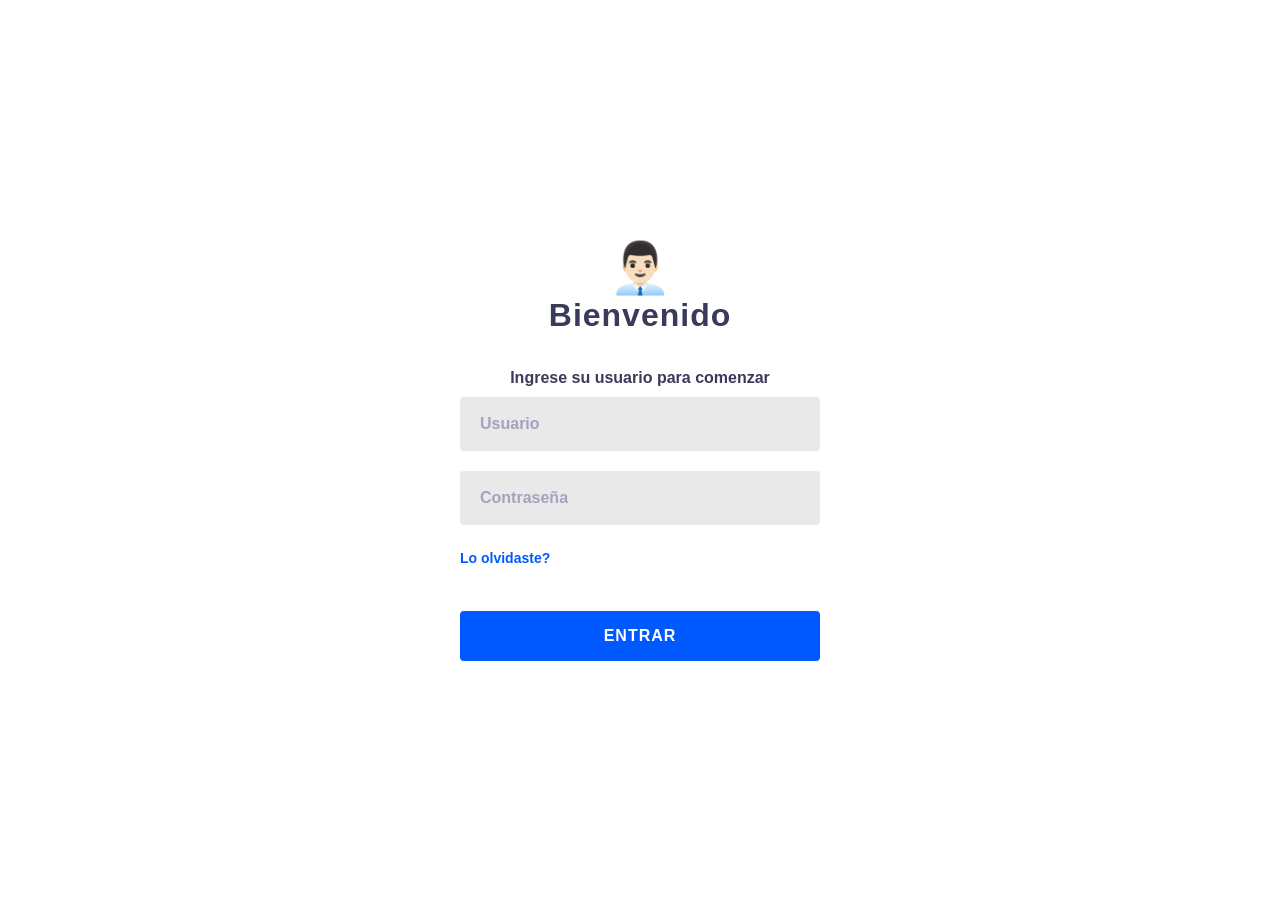
==== commit 33af1a80: "Nest forgot-link inside remember label; tweak CSS Move the 'Lo olvidaste?' anchor into the .remember" ====
--- a/index.html
+++ b/index.html
@@ -24,9 +24,8 @@
 
             <div class="form-options">
                 <label class="remember-me">
-                    
-                </label>
-                <a href="#" class="forgot-link">Lo olvidaste?</a>
+                   <a href="#" class="forgot-link">Lo olvidaste?</a>  
+                </label>               
             </div>
 
             <button type="submit" class="btn-login">ENTRAR</button>
--- a/estilos.css
+++ b/estilos.css
@@ -34,6 +34,7 @@
 .login-tarjeta p{
     font-size: 50px;
 }
+
 .login-tarjeta h4{
     margin-bottom: 10px;
     color: var(--text-dark);
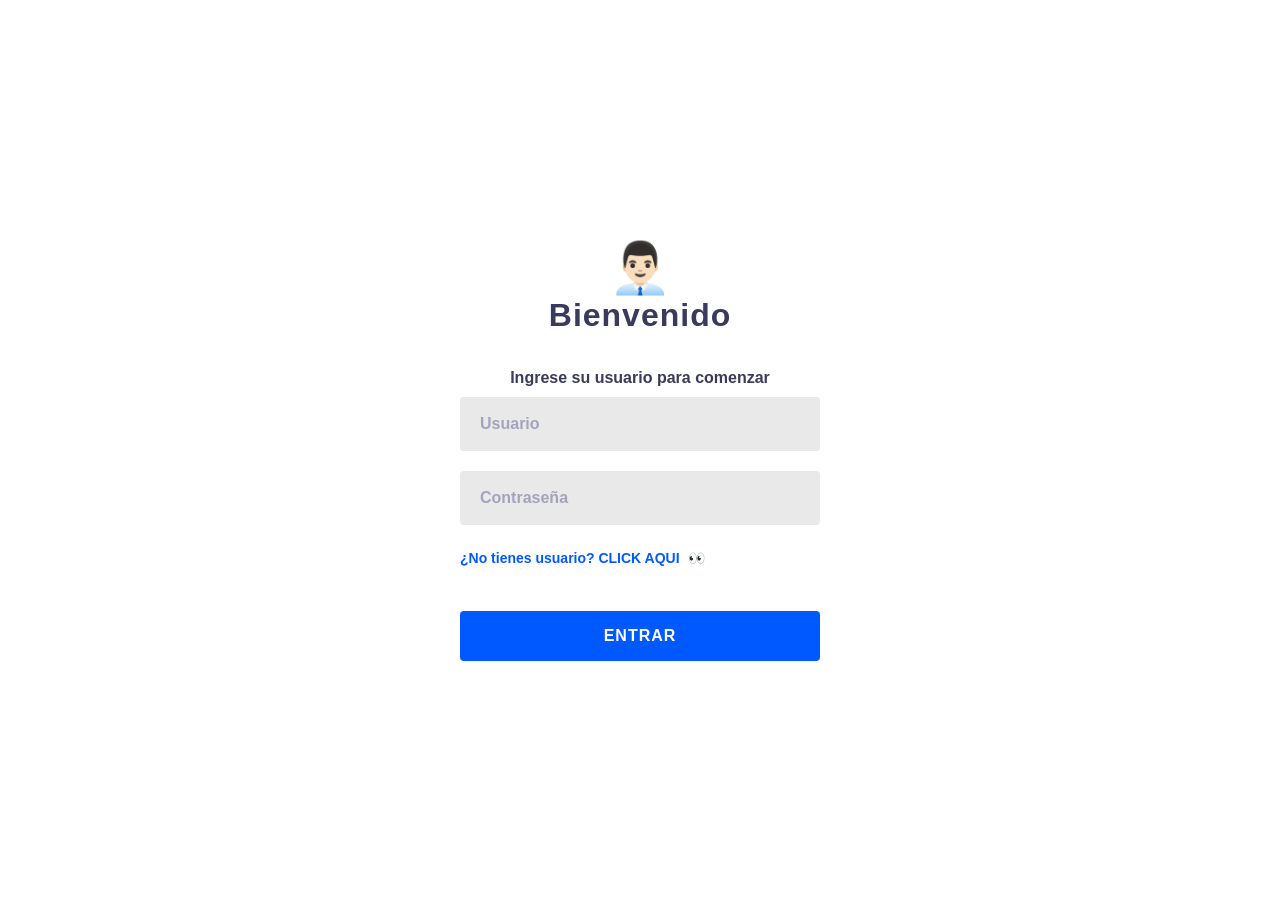
==== commit 6b08d1a9: "Add user creation page and update login Add a new vista_usuario.html to allow creating users and lin" ====
--- a/index.html
+++ b/index.html
@@ -3,34 +3,34 @@
 <head>
     <meta charset="UTF-8">
     <meta name="viewport" content="width=device-width, initial-scale=1.0">
-    <title>Login</title>
+    <title>Login Simple</title>
     <link rel="stylesheet" href="estilos.css">
 </head>
 <body>
-
+    
     <div class="login-tarjeta">
-         <p>👨🏻‍💼</p>
+        <p>👨🏻‍💼</p>
         <h1>Bienvenido</h1>
         <h4>Ingrese su usuario para comenzar</h4>
 
-        <form class="login-form">
+        <form action="" class="login-form">
             <div class="input-group">
                 <input type="text" placeholder="Usuario">
             </div>
-
+            
             <div class="input-group">
                 <input type="password" placeholder="Contraseña">
             </div>
 
             <div class="form-options">
                 <label class="remember-me">
-                   <a href="#" class="forgot-link">Lo olvidaste?</a>  
-                </label>               
+                    <a href="vista_usuario.html" class="forgot-link"> ¿No tienes usuario? CLICK AQUI</a>👀
+                </label>                
             </div>
 
             <button type="submit" class="btn-login">ENTRAR</button>
+
         </form>
     </div>
-
 </body>
 </html>
--- a/estilos.css
+++ b/estilos.css
@@ -31,8 +31,13 @@
     padding: 20px;
     text-align: center;
 }
+
 .login-tarjeta p{
     font-size: 50px;
+}
+.login-tarjeta p a{
+        text-decoration: none;
+
 }
 
 .login-tarjeta h4{
@@ -90,6 +95,7 @@
     margin-top: 5px;
     margin-bottom: 15px;
 }
+ 
 
 /* Checkbox Personalizado */
 .remember-me {
@@ -146,7 +152,7 @@
 /* Enlace "Forgot?" */
 .forgot-link {
     color: var(--primary-purple);
-    text-decoration: none;
+    text-decoration: none;   
 }
 
 .forgot-link:hover {
@@ -174,4 +180,10 @@
 
 .btn-login:active {
     transform: scale(0.99);
+}
+.icono p{
+    text-align: center;
+    
+    
+    
 }
